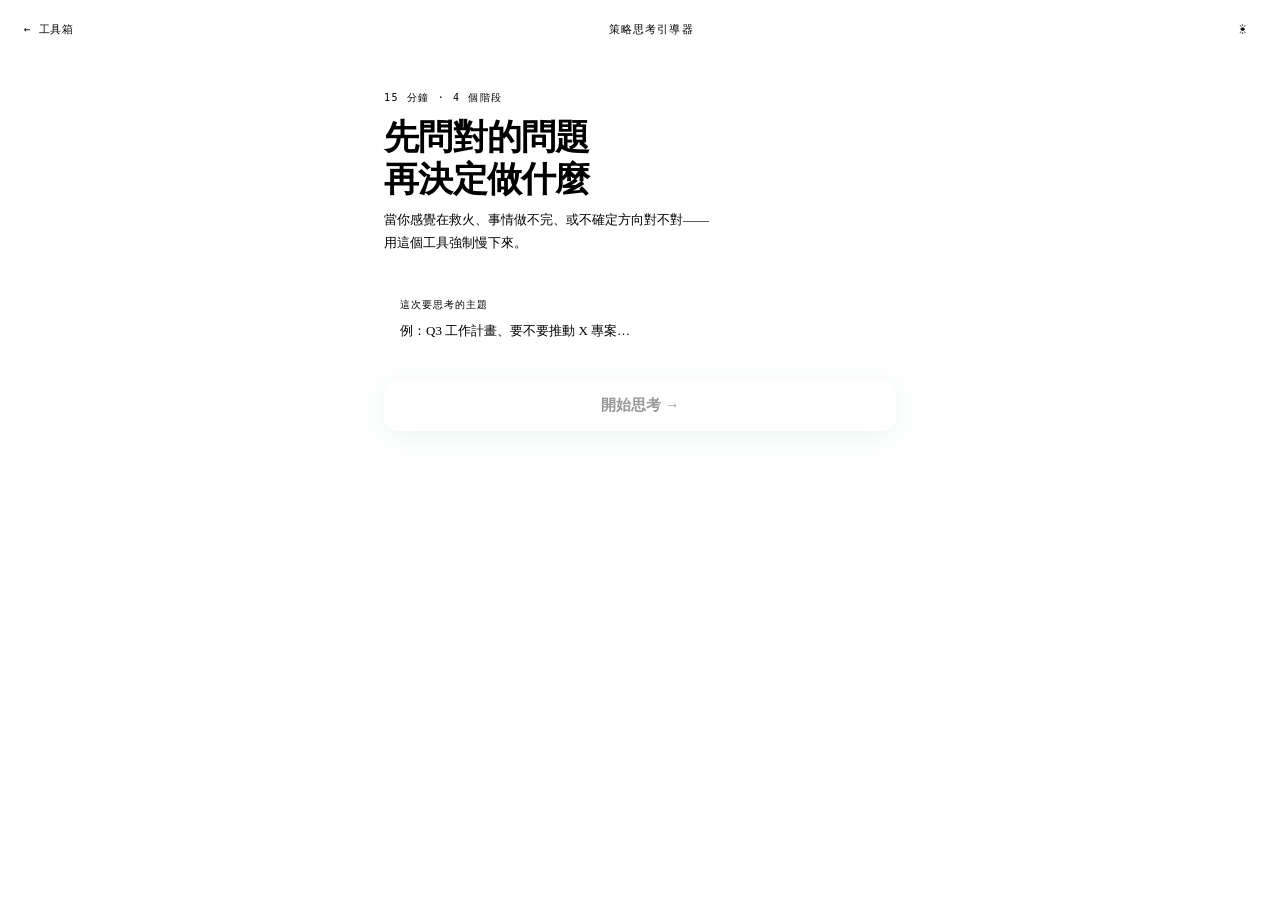
==== strategic/index.html @ 496961a7 "index.html" ====
<!DOCTYPE html>
<html lang="zh-TW" data-theme="dark">
<head>
<meta charset="UTF-8">
<meta http-equiv="Content-Security-Policy" content="default-src 'self'; script-src 'self' 'unsafe-inline' https://www.googletagmanager.com; style-src 'self' 'unsafe-inline' https://fonts.googleapis.com; font-src https://fonts.gstatic.com; connect-src 'self'; img-src 'self' data:; worker-src 'self'">
<meta name="viewport" content="width=device-width, initial-scale=1.0">
<title>策略思考引導器 · 謙謙爸工具箱</title>
<meta name="description" content="15 分鐘策略思考引導器：先問對的問題，再決定做什麼">
<meta name="mobile-web-app-capable" content="yes">
<meta name="apple-mobile-web-app-capable" content="yes">
<meta name="apple-mobile-web-app-status-bar-style" content="black-translucent">
<meta name="apple-mobile-web-app-title" content="策略思考">
<meta name="theme-color" content="#0e0d0b">
<link rel="preconnect" href="https://fonts.googleapis.com">
<link href="https://fonts.googleapis.com/css2?family=DM+Serif+Display:ital@0;1&family=DM+Mono:wght@400;500&family=Noto+Serif+TC:wght@400;600&display=swap" rel="stylesheet">
<link rel="stylesheet" href="https://raw.githubusercontent.com/mbindividual-dad-of-Ken/toolbox/main/theme.css">
<style>
*, *::before, *::after { box-sizing: border-box; margin: 0; padding: 0; }

  body {
    background: var(--bg);
    color: var(--text);
    font-family: 'Noto Serif TC', serif;
    min-height: 100vh;
    padding-bottom: 4rem;
    transition: background 0.3s, color 0.3s;
  }

  /* TOPBAR */
  .topbar {
    display: flex;
    align-items: center;
    justify-content: space-between;
    padding: 1rem 1.5rem;
    border-bottom: 1px solid var(--border);
    position: sticky;
    top: 0;
    background: var(--bg);
    z-index: 10;
    backdrop-filter: blur(12px);
  }

  .back-link {
    font-family: 'DM Mono', monospace;
    font-size: 11px;
    letter-spacing: 0.06em;
    color: var(--muted);
    text-decoration: none;
    display: flex;
    align-items: center;
    gap: 5px;
    transition: color 0.2s;
  }
  .back-link:hover { color: var(--teal); }

  .topbar-title {
    font-family: 'DM Mono', monospace;
    font-size: 11px;
    letter-spacing: 0.1em;
    color: var(--muted2);
    text-transform: uppercase;
  }

  .theme-btn {
    background: var(--surface2);
    border: 1px solid var(--border2);
    border-radius: 8px;
    padding: 6px 10px;
    cursor: pointer;
    font-size: 13px;
    color: var(--muted);
    transition: all 0.2s;
  }
  .theme-btn:hover { color: var(--text); }

  /* MAIN */
  main {
    max-width: 560px;
    margin: 0 auto;
    padding: 2rem 1.5rem 0;
  }

  /* SETUP SCREEN */
  #setupScreen { animation: fadeUp 0.4s var(--ease) both; }

  .setup-eyebrow {
    font-family: 'DM Mono', monospace;
    font-size: 10px;
    letter-spacing: 0.16em;
    text-transform: uppercase;
    color: var(--teal);
    margin-bottom: 0.75rem;
  }

  .setup-title {
    font-family: 'DM Serif Display', serif;
    font-size: clamp(1.7rem, 5vw, 2.2rem);
    line-height: 1.2;
    color: var(--text);
    margin-bottom: 0.5rem;
    letter-spacing: -0.02em;
  }

  .setup-sub {
    font-size: 13px;
    color: var(--muted);
    line-height: 1.7;
    margin-bottom: 2rem;
  }

  .setup-field {
    background: var(--surface);
    border: 1px solid var(--border);
    border-radius: 14px;
    overflow: hidden;
    margin-bottom: 1rem;
    transition: border-color 0.2s;
  }
  .setup-field:focus-within { border-color: var(--teal-dim); }

  .setup-field label {
    display: block;
    font-family: 'DM Mono', monospace;
    font-size: 10px;
    font-weight: 500;
    letter-spacing: 0.1em;
    text-transform: uppercase;
    color: var(--teal);
    padding: 12px 16px 4px;
  }

  .setup-field input, .setup-field textarea {
    width: 100%;
    background: transparent;
    border: none;
    outline: none;
    padding: 4px 16px 14px;
    font-size: 14px;
    font-family: 'Noto Serif TC', serif;
    color: var(--text);
    line-height: 1.6;
    resize: none;
  }
  .setup-field input::placeholder, .setup-field textarea::placeholder { color: var(--muted2); font-size: 13px; }

  .start-btn {
    width: 100%;
    padding: 16px;
    background: linear-gradient(180deg, #62cfae, var(--teal));
    border: none;
    border-radius: 14px;
    color: var(--on-accent);
    font-size: 15px;
    font-weight: 600;
    font-family: 'Noto Serif TC', serif;
    cursor: pointer;
    box-shadow: 0 6px 24px rgba(84,194,162,0.3);
    transition: all 0.2s var(--ease);
    margin-top: 0.5rem;
  }
  .start-btn:hover { filter: brightness(1.06); transform: translateY(-1px); }
  .start-btn:active { transform: translateY(0) scale(0.98); }
  .start-btn:disabled { opacity: 0.4; cursor: not-allowed; transform: none; filter: none; }

  /* TIMELINE */
  #appScreen { display: none; animation: fadeUp 0.4s var(--ease) both; }

  .timeline {
    display: flex;
    gap: 5px;
    margin-bottom: 1.75rem;
  }

  .tl-seg {
    flex: 1;
    height: 4px;
    border-radius: 3px;
    background: var(--surface2);
    position: relative;
    cursor: pointer;
    transition: transform 0.2s var(--ease);
  }
  .tl-seg:hover { transform: scaleY(1.6); }
  .tl-seg::after {
    content: '';
    position: absolute;
    inset: 0;
    border-radius: 3px;
    transform-origin: left;
    transform: scaleX(0);
    transition: transform 0.5s var(--ease);
  }
  .tl-seg[data-i="0"]::after { background: var(--phase-0); box-shadow: 0 0 6px var(--phase-0); }
  .tl-seg[data-i="1"]::after { background: var(--phase-1); box-shadow: 0 0 6px var(--phase-1); }
  .tl-seg[data-i="2"]::after { background: var(--phase-2); box-shadow: 0 0 6px var(--phase-2); }
  .tl-seg[data-i="3"]::after { background: var(--phase-3); box-shadow: 0 0 6px var(--phase-3); }
  .tl-seg.done::after { transform: scaleX(1); }

  /* ARC TIMER */
  .arc-wrap {
    background: linear-gradient(180deg, var(--surface-hi), var(--surface));
    border: 1px solid var(--border);
    border-radius: 18px;
    padding: 20px 22px;
    margin-bottom: 14px;
    display: flex;
    align-items: center;
    gap: 18px;
    position: relative;
    overflow: hidden;
    box-shadow: var(--shadow-sm);
    transition: border-color 0.4s var(--ease), box-shadow 0.4s var(--ease);
  }

  .arc-wrap::before {
    content: '';
    position: absolute;
    inset: 0;
    background: radial-gradient(80% 120% at 12% 0%, var(--phase-tint, rgba(84,194,162,0.07)), transparent 60%);
    pointer-events: none;
    transition: background 0.5s;
  }

  .arc-svg { flex-shrink: 0; filter: drop-shadow(0 0 8px var(--phase-tint, rgba(84,194,162,0.2))); }

  .arc-info { flex: 1; position: relative; z-index: 1; }
  .arc-label { font-family: 'DM Mono', monospace; font-size: 10px; text-transform: uppercase; letter-spacing: 0.14em; color: var(--muted2); margin-bottom: 4px; }
  .arc-time { font-family: 'DM Serif Display', serif; font-size: 2.6rem; color: var(--amber); letter-spacing: -0.03em; line-height: 1; font-variant-numeric: tabular-nums; transition: color 0.4s; }
  .arc-time.warning { color: var(--red); animation: warnPulse 1s ease-in-out infinite; }
  .arc-phase-name { font-size: 13px; color: var(--text); margin-top: 6px; }
  .arc-phase-sub { font-size: 11px; color: var(--muted); margin-top: 2px; line-height: 1.4; }

  @keyframes warnPulse { 0%,100% { opacity:1; } 50% { opacity:0.55; } }

  .timer-ctrl { display: flex; gap: 8px; margin-top: 12px; flex-wrap: wrap; }

  .ctrl-btn {
    padding: 8px 14px;
    border-radius: 9px;
    border: 1px solid var(--border2);
    background: var(--surface2);
    color: var(--text);
    font-size: 12px;
    font-family: inherit;
    cursor: pointer;
    transition: all 0.18s var(--ease);
  }
  .ctrl-btn:hover { background: var(--surface-hi); transform: translateY(-1px); }
  .ctrl-btn.primary { background: var(--phase-color, var(--teal)); border-color: transparent; color: var(--on-accent); font-weight: 500; }
  .ctrl-btn.primary:hover { filter: brightness(1.08); }

  /* PHASE CARDS */
  .phases { display: flex; flex-direction: column; gap: 11px; }

  .phase-card {
    background: linear-gradient(180deg, var(--surface-hi), var(--surface));
    border: 1px solid var(--border);
    border-radius: 16px;
    overflow: hidden;
    box-shadow: var(--shadow-sm);
    transition: border-color 0.35s var(--ease), box-shadow 0.35s var(--ease), transform 0.35s var(--ease), opacity 0.35s;
  }
  .phase-card.active {
    border-color: var(--phase-color, var(--teal));
    box-shadow: 0 0 0 1px var(--phase-color, var(--teal)), 0 14px 40px var(--phase-glow, rgba(84,194,162,0.12)), inset 0 1px 0 rgba(255,255,255,0.04);
    transform: translateY(-1px);
  }
  .phase-card.done { opacity: 0.5; }
  .phase-card.done:hover { opacity: 0.85; }

  .phase-head {
    display: flex; align-items: center; gap: 12px;
    padding: 14px 16px; cursor: pointer; user-select: none;
  }

  .phase-badge {
    width: 32px; height: 32px; border-radius: 9px;
    background: var(--surface2);
    display: flex; align-items: center; justify-content: center;
    font-size: 12px; color: var(--muted); flex-shrink: 0;
    font-family: 'DM Mono', monospace;
    transition: all 0.35s var(--ease-spring);
  }
  .phase-card.active .phase-badge { background: var(--phase-color); color: var(--on-accent); box-shadow: 0 4px 12px var(--phase-glow); transform: scale(1.05); }
  .phase-card.done .phase-badge { background: rgba(84,194,162,0.15); color: var(--teal); }

  .phase-head-info { flex: 1; min-width: 0; }
  .phase-head-title { font-size: 14px; color: var(--text); font-weight: 500; }
  .phase-head-sub { font-size: 11px; color: var(--muted); margin-top: 2px; }

  .phase-mins {
    font-size: 11px; color: var(--muted2);
    font-family: 'DM Mono', monospace;
    background: var(--surface2); padding: 3px 7px; border-radius: 5px;
  }
  .phase-card.active .phase-mins { color: var(--phase-color); background: var(--phase-glow); }

  .phase-body {
    display: none; padding: 4px 16px 16px;
    border-top: 1px solid var(--border);
  }
  .phase-card.expanded .phase-body { display: block; animation: bodyIn 0.35s var(--ease); }
  @keyframes bodyIn { from { opacity:0; transform:translateY(-4px); } to { opacity:1; transform:translateY(0); } }

  /* FIELDS */
  .sfields { display: flex; flex-direction: column; gap: 10px; padding: 12px 0; }

  .sfield {
    background: var(--surface2); border: 1px solid var(--border);
    border-radius: 10px; overflow: hidden; transition: border-color 0.2s;
  }
  .sfield:focus-within { border-color: var(--phase-color, var(--teal-dim)); }

  .sfield-label {
    font-family: 'DM Mono', monospace;
    font-size: 10px; font-weight: 500; letter-spacing: 0.08em; text-transform: uppercase;
    padding: 8px 12px 0; color: var(--phase-color, var(--teal));
  }
  .sfield-hint {
    font-size: 11px; color: var(--muted);
    padding: 2px 12px 6px; line-height: 1.45;
    border-bottom: 1px solid var(--border);
  }
  .sfield-textarea {
    width: 100%; background: transparent; border: none; outline: none;
    padding: 10px 12px; font-size: 13px; font-family: 'Noto Serif TC', serif;
    color: var(--text); line-height: 1.6; resize: none; min-height: 60px;
  }
  .sfield-textarea::placeholder { color: var(--muted2); font-size: 12px; }
  .sfield-textarea:disabled { opacity: 0.4; cursor: not-allowed; }

  /* EMOTION CHECK */
  .emo-grid { display: flex; flex-wrap: wrap; gap: 7px; padding: 12px 0 4px; }
  .emo-btn {
    padding: 8px 13px; border-radius: 9px;
    background: var(--surface2); border: 1px solid var(--border);
    color: var(--muted); font-size: 12px; font-family: 'Noto Serif TC', serif;
    cursor: pointer; transition: all 0.2s var(--ease);
  }
  .emo-btn:hover { border-color: var(--border2); color: var(--text); }
  .emo-btn.selected { background: var(--phase-0); border-color: transparent; color: var(--on-accent); font-weight: 500; box-shadow: 0 4px 12px rgba(224,180,84,0.25); }

  .emo-warn {
    font-size: 12px; color: var(--red); line-height: 1.55;
    background: rgba(232,103,86,0.08); border: 1px solid rgba(232,103,86,0.2);
    border-radius: 9px; padding: 10px 13px;
    display: none; margin-top: 4px;
  }
  .emo-warn.vis { display: block; animation: bodyIn 0.3s var(--ease); }

  /* PRIORITY LIST */
  .priority-list { display: flex; flex-direction: column; gap: 7px; padding-top: 10px; }
  .priority-item {
    display: flex; align-items: flex-start; gap: 10px;
    background: var(--surface2); border: 1px solid var(--border);
    border-radius: 10px; padding: 10px 12px; transition: all 0.2s;
  }
  .priority-item.selected-item {
    border-color: var(--phase-2);
    box-shadow: 0 0 0 1px var(--phase-2), 0 4px 12px rgba(134,166,218,0.15);
  }
  .priority-item.deprioritized { opacity: 0.4; }
  .priority-item textarea {
    flex: 1; background: transparent; border: none; outline: none;
    font-size: 13px; font-family: 'Noto Serif TC', serif;
    color: var(--text); resize: none; min-height: 22px; line-height: 1.5;
  }
  .priority-item textarea::placeholder { color: var(--muted2); font-size: 12px; }
  .priority-pick {
    flex-shrink: 0; width: 22px; height: 22px; border-radius: 6px;
    background: var(--surface); border: 1px solid var(--border2);
    cursor: pointer; display: flex; align-items: center; justify-content: center;
    font-size: 10px; color: var(--muted2); transition: all 0.2s;
    margin-top: 1px;
  }
  .priority-pick:hover { border-color: var(--phase-2); color: var(--phase-2); }
  .selected-item .priority-pick { background: var(--phase-2); border-color: transparent; color: var(--on-accent); }

  .priority-hint { font-size: 11px; color: var(--muted); line-height: 1.55; padding-top: 4px; }

  /* NEXT BTN */
  .phase-next {
    width: 100%; padding: 13px;
    background: var(--phase-color, var(--teal)); border: none; border-radius: 10px;
    color: var(--on-accent); font-size: 13px; font-weight: 500;
    font-family: 'Noto Serif TC', serif;
    cursor: pointer; margin-top: 12px;
    box-shadow: 0 4px 14px var(--phase-glow, rgba(84,194,162,0.25));
    transition: all 0.2s var(--ease);
  }
  .phase-next:hover { filter: brightness(1.07); transform: translateY(-1px); }
  .phase-next:disabled { opacity: 0.35; cursor: not-allowed; transform: none; filter: none; }

  /* SUMMARY */
  #summaryScreen {
    display: none;
    animation: fadeUp 0.45s var(--ease) both;
  }

  .summary-hero {
    text-align: center; padding: 2rem 0 1.5rem;
  }

  .summary-check {
    width: 56px; height: 56px; border-radius: 50%;
    background: linear-gradient(180deg, #62cfae, var(--teal));
    display: flex; align-items: center; justify-content: center;
    font-size: 22px; margin: 0 auto 1rem;
    box-shadow: 0 8px 24px rgba(84,194,162,0.35);
    animation: popIn 0.5s var(--ease-spring) both;
  }

  .summary-title {
    font-family: 'DM Serif Display', serif;
    font-size: 1.5rem; color: var(--text); line-height: 1.3;
    margin-bottom: 0.5rem;
  }

  .summary-sub { font-size: 13px; color: var(--muted); line-height: 1.6; }

  .summary-card {
    background: linear-gradient(180deg, var(--surface-hi), var(--surface));
    border: 1px solid var(--border); border-radius: 16px;
    padding: 18px 20px; margin-bottom: 12px;
  }

  .summary-card-label {
    font-family: 'DM Mono', monospace; font-size: 10px;
    letter-spacing: 0.1em; text-transform: uppercase;
    color: var(--teal); margin-bottom: 8px;
  }

  .summary-card-content {
    font-size: 13px; color: var(--text); line-height: 1.7;
    white-space: pre-wrap;
  }

  .summary-btns { display: flex; gap: 10px; margin-top: 1.5rem; flex-wrap: wrap; }

  .copy-btn {
    flex: 1; padding: 13px;
    background: linear-gradient(180deg, #62cfae, var(--teal));
    border: none; border-radius: 11px;
    color: var(--on-accent); font-size: 13px; font-weight: 500;
    font-family: inherit; cursor: pointer;
    box-shadow: 0 6px 20px rgba(84,194,162,0.3);
    transition: all 0.2s var(--ease);
  }
  .copy-btn:hover { filter: brightness(1.05); transform: translateY(-1px); }

  .restart-btn {
    flex: 1; padding: 13px;
    background: var(--surface2); border: 1px solid var(--border2);
    border-radius: 11px; color: var(--muted); font-size: 13px;
    font-family: inherit; cursor: pointer; transition: all 0.2s;
  }
  .restart-btn:hover { color: var(--text); }

  @keyframes fadeUp { from { opacity:0; transform:translateY(10px); } to { opacity:1; transform:translateY(0); } }
  @keyframes popIn { from { opacity:0; transform:scale(0.8); } to { opacity:1; transform:scale(1); } }

  @media (max-width: 480px) {
    main { padding: 1.5rem 1.25rem 0; }
    .arc-time { font-size: 2rem; }
  }

  @media (prefers-reduced-motion: reduce) {
    *, *::before, *::after { animation-duration: 0.001ms !important; transition-duration: 0.001ms !important; }
  }
</style>
</head>
<body>

<div class="topbar">
  <a class="back-link" href="../">← 工具箱</a>
  <span class="topbar-title">策略思考引導器</span>
  <button class="theme-btn" id="themeBtn">☀︎</button>
</div>

<main>

<!-- SETUP -->
<div id="setupScreen">
  <p class="setup-eyebrow">15 分鐘 · 4 個階段</p>
  <h1 class="setup-title">先問對的問題<br>再決定做什麼</h1>
  <p class="setup-sub">當你感覺在救火、事情做不完、或不確定方向對不對——<br>用這個工具強制慢下來。</p>

  <div class="setup-field">
    <label for="topicInput">這次要思考的主題</label>
    <input id="topicInput" type="text" placeholder="例：Q3 工作計畫、要不要推動 X 專案…" id="topicInput">
  </div>

  <button class="start-btn" id="startBtn" id="startBtn" disabled>開始思考 →</button>
</div>

<!-- APP -->
<div id="appScreen">

  <div class="timeline" id="timeline"></div>

  <div class="arc-wrap" id="arcWrap">
    <svg class="arc-svg" width="56" height="56" viewBox="0 0 56 56">
      <circle cx="28" cy="28" r="22" fill="none" stroke="var(--surface2)" stroke-width="4"/>
      <circle id="arcCircle" cx="28" cy="28" r="22" fill="none"
        stroke="var(--teal)" stroke-width="4" stroke-linecap="round"
        stroke-dasharray="138.2" stroke-dashoffset="138.2"
        transform="rotate(-90 28 28)"
        style="transition: stroke-dashoffset 1s linear, stroke 0.4s;"/>
    </svg>
    <div class="arc-info">
      <div class="arc-label">剩餘時間</div>
      <div class="arc-time" id="arcTime">—</div>
      <div class="arc-phase-name" id="arcPhaseName">—</div>
      <div class="arc-phase-sub" id="arcPhaseSub"></div>
    </div>
  </div>

  <div class="timer-ctrl">
    <button class="ctrl-btn primary" id="timerBtn" id="timerBtn">▶ 開始計時</button>
    <button class="ctrl-btn" id="resetBtn">↺ 重設</button>
  </div>

  <div style="height:1.25rem"></div>
  <div class="phases" id="phases"></div>

</div>

<!-- SUMMARY -->
<div id="summaryScreen">
  <div class="summary-hero">
    <div class="summary-check">✓</div>
    <div class="summary-title" id="summaryTitle">思考完成</div>
    <div class="summary-sub">以下是本次的策略快照，複製後貼入 Obsidian。</div>
  </div>

  <div id="summaryCards"></div>

  <div class="summary-btns">
    <button class="copy-btn" id="copyBtn">複製 Markdown ↗</button>
    <button class="restart-btn" id="restartBtn">開始新一輪</button>
  </div>
  <div style="height:2rem"></div>
</div>

</main>

<script src="https://raw.githubusercontent.com/mbindividual-dad-of-Ken/toolbox/main/toolbox-utils.js"></script>
<script>
  /* ════════════════ 簽名保護區 ── 任何版本迭代必須原樣保留本區塊 ⚠️
   SIG.a = 作者署名（Base64，執行期由 sigA() 解碼）
   SIG.d = 作品 DNA 碼　SIG.v = 目前版本
   sigK() = 署名校驗雜湊【演算法已凍結，永不可更改：
            h = h*31 + charCode，無號 32 位元，輸出 36 進位】
   版權所有 © 2026 謙謙爸 (Jerry). All Rights Reserved.
   ════════════════════════════════════════════════════════ */
  var SIG={a:'6KyZ6KyZ54i4',d:'Strategic-Thinking-2026',v:'1.0'};
  function sigA(){try{return decodeURIComponent(escape(atob(SIG.a)));}catch(err){return '';}}
  function sigK(s){var h=0;for(var i=0;i<s.length;i++){h=(h*31+s.charCodeAt(i))>>>0;}return h.toString(36);}
  var APP_AUTHOR=sigA();
  /* ════════════════ 簽名保護區結束 ════════════════ */


// ── DATA ──────────────────────────────────────────────────
const PHASES = [
  {
    title: '情緒 Check-in',
    sub: '現在的狀態適合策略思考嗎？',
    mins: 2,
    color: '#e0b454',
    glow: 'rgba(224,180,84,0.15)',
    type: 'emotion'
  },
  {
    title: 'Zoom Out 三問',
    sub: '先確認問題，再決定方向',
    mins: 5,
    color: '#54c2a2',
    glow: 'rgba(84,194,162,0.15)',
    type: 'zoomout',
    fields: [
      { key: 'q1', label: '解決什麼問題？', hint: '描述現象背後的真正痛點，而非表面症狀', placeholder: '例：不是「事情太多」，而是「沒有判斷優先序的機制」' },
      { key: 'q2', label: '為誰？', hint: '最終受益的人是誰？利害關係人有哪些？', placeholder: '例：自己、團隊、服務對象…' },
      { key: 'q3', label: '為何是現在？', hint: '什麼條件讓這件事現在值得處理？', placeholder: '例：截止日、機會窗口、資源到位…' }
    ]
  },
  {
    title: '無情取捨',
    sub: '只能選一個「最能移動指針」的行動',
    mins: 5,
    color: '#86a6da',
    glow: 'rgba(134,166,218,0.15)',
    type: 'priority'
  },
  {
    title: '一句話策略',
    sub: '可以重複說、讓人記住的那句話',
    mins: 3,
    color: '#b988dc',
    glow: 'rgba(185,136,220,0.15)',
    type: 'sentence',
    fields: [
      { key: 'strategy', label: '一句話策略', hint: '格式：我們要為 [誰] 做 [什麼]，讓 [什麼結果] 發生', placeholder: '例：我們要為忙碌的自己設計一個強制慢下來的儀式，讓思考品質不被緊急事務吞噬' }
    ]
  }
];

const EMOTIONS = [
  { label: '😌 清醒專注', val: 'ok' },
  { label: '🌿 平靜沉著', val: 'ok' },
  { label: '😶 有點茫', val: 'warn', msg: '💡 茫然時策略思考反而有幫助——帶著問題走完流程，通常能找到方向。繼續吧。' },
  { label: '😰 焦慮緊繃', val: 'bad', msg: '⚠️ 焦慮狀態下容易高估風險、把症狀當問題。建議先做 5 分鐘深呼吸或散步，再回來。' },
  { label: '🔥 衝動激動', val: 'bad', msg: '⚠️ 衝動時容易跳到戰術，跳過問題定義。建議稍作冷靜後再繼續——這個工具需要你的理性腦。' },
  { label: '😴 疲憊耗竭', val: 'bad', msg: '⚠️ 疲憊時大腦傾向最熟悉的選項，不是最好的選項。休息後再來，效果會更好。' }
];

// ── STATE ─────────────────────────────────────────────────
let topic = '';
let currentPhase = 0;
let notes = {};         // { phaseIndex: { key: value } }
let priorityItems = []; // ['', '', '', '', '']
let selectedPriority = -1;
let selectedEmo = null;
let _timer = null;
let timerSec = 0;
let timerTotal = 0;

// ── SETUP ─────────────────────────────────────────────────
function checkSetup() {
  const v = document.getElementById('topicInput').value.trim();
  document.getElementById('startBtn').disabled = v.length === 0;
}

function startApp() {
  topic = document.getElementById('topicInput').value.trim();
  priorityItems = ['', '', '', '', ''];
  notes = {};
  selectedPriority = -1;
  selectedEmo = null;
  currentPhase = 0;

  document.getElementById('setupScreen').style.display = 'none';
  const app = document.getElementById('appScreen');
  app.style.display = 'block';

  buildTimeline();
  buildPhases();
  setPhase(0);
}

// ── TIMELINE ──────────────────────────────────────────────
function buildTimeline() {
  const tl = document.getElementById('timeline');
  tl.innerHTML = PHASES.map((p, i) => `<div class="tl-seg" data-i="${i}" data-jump="${i}" title="${p.title}"></div>`).join('');
}

function markTimelineDone(i) {
  document.querySelector(`.tl-seg[data-i="${i}"]`).classList.add('done');
}

// ── PHASES BUILD ──────────────────────────────────────────
function buildPhases() {
  const container = document.getElementById('phases');
  container.innerHTML = PHASES.map((p, i) => `
    <div class="phase-card" id="pc${i}" style="--phase-color:${p.color};--phase-glow:${p.glow}">
      <div class="phase-head" data-expand="${i}">
        <div class="phase-badge">${i+1}</div>
        <div class="phase-head-info">
          <div class="phase-head-title">${p.title}</div>
          <div class="phase-head-sub">${p.sub}</div>
        </div>
        <div class="phase-mins">${p.mins}m</div>
      </div>
      <div class="phase-body" id="pb${i}">
        ${buildPhaseBody(p, i)}
        <button class="phase-next" id="pnext${i}" data-next="${i}" disabled>
          ${i < PHASES.length - 1 ? '完成，進下一階段 →' : '完成思考，查看結果 ✓'}
        </button>
      </div>
    </div>
  `).join('');

  // init priority items
  renderPriorityItems();
}

function buildPhaseBody(p, i) {
  if (p.type === 'emotion') {
    return `
      <div class="emo-grid">
        ${EMOTIONS.map(e => `<button class="emo-btn" data-val="${e.val}" data-msg="${e.msg||''}">${e.label}</button>`).join('')}
      </div>
      <div class="emo-warn" id="emoWarn"></div>
    `;
  }
  if (p.type === 'priority') {
    return `
      <p class="priority-hint" style="padding:12px 0 4px">列出手上 3–5 個待辦或選項，然後挑出最能移動指針的那一個。其他暫緩。</p>
      <div class="priority-list" id="priorityList"></div>
    `;
  }
  if (p.fields) {
    return `<div class="sfields">${p.fields.map(f => `
      <div class="sfield">
        <div class="sfield-label">${f.label}</div>
        <div class="sfield-hint">${f.hint}</div>
        <textarea class="sfield-textarea" rows="2"
          placeholder="${f.placeholder}"
          data-phase="${i}" data-key="${f.key}"
          id="f${i}_${f.key}"></textarea>
      </div>
    `).join('')}</div>`;
  }
  return '';
}

function renderPriorityItems() {
  const list = document.getElementById('priorityList');
  if (!list) return;
  list.innerHTML = priorityItems.map((v, i) => `
    <div class="priority-item ${selectedPriority===i?'selected-item':''} ${selectedPriority>=0&&selectedPriority!==i?'deprioritized':''}" id="pi${i}">
      <textarea rows="1" placeholder="選項 ${i+1}…"
        data-pidx="${i}"
        class="priority-ta"
      >${v}</textarea>
      <div class="priority-pick" data-pick="${i}" title="選為最優先">
        ${selectedPriority===i ? '✓' : ''}
      </div>
    </div>
  `).join('');
}

function pickPriority(i) {
  selectedPriority = selectedPriority === i ? -1 : i;
  renderPriorityItems();
  checkNext(2);
}

// ── PHASE LOGIC ───────────────────────────────────────────
function setPhase(i) {
  currentPhase = i;
  const p = PHASES[i];

  // update arc
  document.getElementById('arcPhaseName').textContent = `階段 ${i+1}：${p.title}`;
  document.getElementById('arcPhaseSub').textContent = p.sub;
  document.getElementById('arcWrap').style.setProperty('--phase-tint', p.glow);
  document.getElementById('arcCircle').style.stroke = p.color;
  document.getElementById('arcWrap').style.setProperty('--phase-color', p.color);

  // reset timer
  clearTimer();
  timerTotal = p.mins * 60;
  timerSec = timerTotal;
  renderTimer();

  // update cards
  document.querySelectorAll('.phase-card').forEach((c, j) => {
    c.classList.toggle('active', j === i);
    c.classList.toggle('expanded', j === i);
  });

  // scroll
  setTimeout(() => {
    document.getElementById(`pc${i}`)?.scrollIntoView({ behavior: 'smooth', block: 'nearest' });
  }, 100);

  checkNext(i);
}

function toggleExpand(i) {
  const card = document.getElementById(`pc${i}`);
  card.classList.toggle('expanded');
}

function jumpTo(i) {
  if (i <= currentPhase) setPhase(i);
}

function nextPhase(i) {
  markTimelineDone(i);
  document.getElementById(`pc${i}`).classList.add('done');
  clearTimer();

  if (i < PHASES.length - 1) {
    setPhase(i + 1);
  } else {
    showSummary();
  }
}

// ── NOTES ─────────────────────────────────────────────────
function saveNote(phaseIdx, key, val) {
  if (!notes[phaseIdx]) notes[phaseIdx] = {};
  notes[phaseIdx][key] = val;
}

function checkNext(i) {
  const btn = document.getElementById(`pnext${i}`);
  if (!btn) return;
  const p = PHASES[i];

  let ok = false;
  if (p.type === 'emotion') ok = selectedEmo !== null;
  else if (p.type === 'priority') ok = selectedPriority >= 0 && priorityItems[selectedPriority]?.trim().length > 0;
  else if (p.fields) ok = p.fields.every(f => (notes[i]?.[f.key] || '').trim().length > 0);
  else ok = true;

  btn.disabled = !ok;
}

function selectEmo(btn, val, msg) {
  document.querySelectorAll('.emo-btn').forEach(b => b.classList.remove('selected'));
  btn.classList.add('selected');
  selectedEmo = val;

  const warn = document.getElementById('emoWarn');
  if (msg && val !== 'ok') {
    warn.textContent = msg;
    warn.className = 'emo-warn vis';
  } else {
    warn.className = 'emo-warn';
  }
  checkNext(0);
}

// ── TIMER ─────────────────────────────────────────────────
function toggleTimer() {
  if (_timer && _timer.isRunning()) pauseTimer(); else startTimer();
}

function startTimer() {
  if (!_timer) {
    _timer = TbxTimer({
      onTick: (s, t) => { timerSec = s; timerTotal = t; renderTimer(); },
      onEnd: () => { document.getElementById('arcTime').textContent = '00:00'; clearTimer(); }
    });
  }
  if (timerSec <= 0) timerSec = PHASES[currentPhase].mins * 60;
  _timer.start(timerSec);
  document.getElementById('timerBtn').textContent = '⏸ 暫停';
}

function pauseTimer() {
  if (_timer) _timer.pause();
  document.getElementById('timerBtn').textContent = '▶ 繼續';
}

function resetTimer() {
  clearTimer();
  timerSec = PHASES[currentPhase].mins * 60;
  timerTotal = timerSec;
  if (_timer) _timer.reset(timerSec);
  renderTimer();
}

function clearTimer() {
  if (_timer) { _timer.stop(); _timer = null; }
  document.getElementById('timerBtn').textContent = '▶ 開始計時';
}

function renderTimer() {
  const m = Math.floor(timerSec / 60).toString().padStart(2, '0');
  const s = (timerSec % 60).toString().padStart(2, '0');
  const el = document.getElementById('arcTime');
  el.textContent = `${m}:${s}`;
  el.classList.toggle('warning', timerSec <= 30 && timerSec > 0);

  // arc
  const pct = timerTotal > 0 ? (timerTotal - timerSec) / timerTotal : 0;
  const circ = 138.2;
  document.getElementById('arcCircle').style.strokeDashoffset = circ - pct * circ;
}

// ── SUMMARY ───────────────────────────────────────────────
function showSummary() {
  document.getElementById('appScreen').style.display = 'none';
  const s = document.getElementById('summaryScreen');
  s.style.display = 'block';

  document.getElementById('summaryTitle').textContent = `「${topic}」策略快照`;

  const cards = [];

  // emotion
  const emoLabel = EMOTIONS.find(e => e.val === selectedEmo)?.label || '';
  cards.push({ label: '出發狀態', content: emoLabel });

  // zoom out
  const z = notes[1] || {};
  if (z.q1 || z.q2 || z.q3) {
    cards.push({ label: 'Zoom Out 三問', content: [
      z.q1 ? `問題：${z.q1}` : '',
      z.q2 ? `為誰：${z.q2}` : '',
      z.q3 ? `為何現在：${z.q3}` : ''
    ].filter(Boolean).join('\n') });
  }

  // priority
  if (selectedPriority >= 0 && priorityItems[selectedPriority]) {
    const all = priorityItems.filter(v => v.trim());
    cards.push({ label: '最優先行動', content: `✦ ${priorityItems[selectedPriority]}\n\n暫緩：${all.filter((_, i) => i !== selectedPriority).filter(v=>v).map(v=>`· ${v}`).join('  ')}` });
  }

  // sentence
  const sent = notes[3]?.strategy;
  if (sent) cards.push({ label: '一句話策略', content: sent });

  document.getElementById('summaryCards').innerHTML = cards.map(c => `
    <div class="summary-card">
      <div class="summary-card-label">${c.label}</div>
      <div class="summary-card-content">${c.content}</div>
    </div>
  `).join('');
}

function buildMarkdown() {
  const now = new Date().toISOString().slice(0, 10);
  const emoLabel = EMOTIONS.find(e => e.val === selectedEmo)?.label || '';
  const z = notes[1] || {};
  const sent = notes[3]?.strategy || '';
  const topItem = selectedPriority >= 0 ? priorityItems[selectedPriority] : '';
  const restItems = priorityItems.filter((v, i) => v.trim() && i !== selectedPriority).map(v => `- 暫緩：${v}`).join('\n');

  return `---
title: "策略快照：${topic}"
date: ${now}
type: strategy-snapshot
tags:
  - 策略思考
  - 工具輸出
---

# 策略快照：${topic}

**出發狀態**：${emoLabel}

## Zoom Out 三問
- **問題**：${z.q1 || '（未填）'}
- **為誰**：${z.q2 || '（未填）'}
- **為何現在**：${z.q3 || '（未填）'}

## 最優先行動
✦ ${topItem || '（未選）'}

${restItems}

## 一句話策略
> ${sent || '（未填）'}

---
*由謙謙爸策略思考引導器產出 · ${now}*
`;
}

function copyMarkdown() {
  const md = buildMarkdown();
  navigator.clipboard.writeText(md).then(() => {
    const btn = document.querySelector('.copy-btn');
    btn.textContent = '已複製 ✓';
    setTimeout(() => btn.textContent = '複製 Markdown ↗', 2000);
  });
}

function restart() {
  document.getElementById('summaryScreen').style.display = 'none';
  document.getElementById('setupScreen').style.display = 'block';
  document.getElementById('topicInput').value = '';
  document.getElementById('startBtn').disabled = true;
}

// ── THEME ─────────────────────────────────────────────────
function toggleTheme() { TbxTheme.toggle(); }

TbxTheme.restore();

// ── EVENT LISTENERS（替代所有 inline handlers）──────────────
document.addEventListener('DOMContentLoaded', () => {

  // 靜態元素
  document.getElementById('themeBtn').addEventListener('click', toggleTheme);
  document.getElementById('topicInput').addEventListener('input', checkSetup);
  document.getElementById('startBtn').addEventListener('click', startApp);
  document.getElementById('timerBtn').addEventListener('click', toggleTimer);
  document.getElementById('resetBtn').addEventListener('click', resetTimer);
  document.getElementById('copyBtn').addEventListener('click', copyMarkdown);
  document.getElementById('restartBtn').addEventListener('click', restart);

  // 事件委派：timeline jump
  document.getElementById('timeline').addEventListener('click', e => {
    const seg = e.target.closest('[data-jump]');
    if (seg) jumpTo(parseInt(seg.dataset.jump));
  });

  // 事件委派：phase head expand / next
  document.getElementById('phases').addEventListener('click', e => {
    const expand = e.target.closest('[data-expand]');
    if (expand) { toggleExpand(parseInt(expand.dataset.expand)); return; }
    const next = e.target.closest('[data-next]');
    if (next) { nextPhase(parseInt(next.dataset.next)); return; }
    const pick = e.target.closest('[data-pick]');
    if (pick) { pickPriority(parseInt(pick.dataset.pick)); return; }
    const emo = e.target.closest('[data-val]');
    if (emo) { selectEmo(emo, emo.dataset.val, emo.dataset.msg); return; }
  });

  // 事件委派：phase 文字輸入（sfield-textarea）
  document.getElementById('phases').addEventListener('input', e => {
    const sf = e.target.closest('[data-phase][data-key]');
    if (sf) {
      saveNote(parseInt(sf.dataset.phase), sf.dataset.key, sf.value);
      checkNext(parseInt(sf.dataset.phase));
      return;
    }
    const pi = e.target.closest('[data-pidx]');
    if (pi) {
      priorityItems[parseInt(pi.dataset.pidx)] = pi.value;
      checkNext(2);
      return;
    }
  });

  // priority textarea focus（自動展開高度）
  document.getElementById('phases').addEventListener('focusin', e => {
    if (e.target.classList.contains('priority-ta')) {
      e.target.style.minHeight = '22px';
    }
  });

});
</script>
</body>
</html>
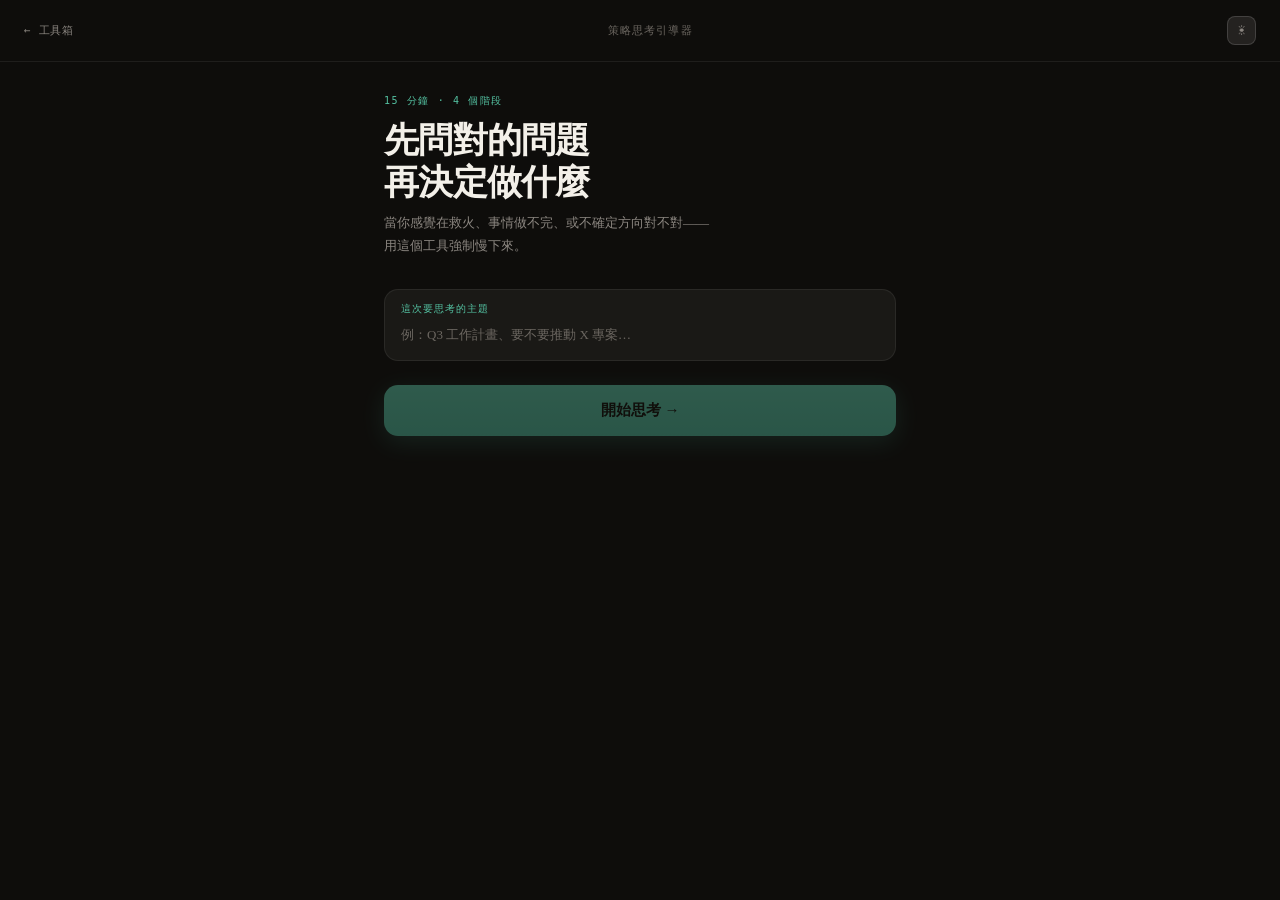
==== commit 8a9bf660: "Add files via upload" ====
--- a/strategic/index.html
+++ b/strategic/index.html
@@ -13,8 +13,92 @@
 <meta name="theme-color" content="#0e0d0b">
 <link rel="preconnect" href="https://fonts.googleapis.com">
 <link href="https://fonts.googleapis.com/css2?family=DM+Serif+Display:ital@0;1&family=DM+Mono:wght@400;500&family=Noto+Serif+TC:wght@400;600&display=swap" rel="stylesheet">
-<link rel="stylesheet" href="https://raw.githubusercontent.com/mbindividual-dad-of-Ken/toolbox/main/theme.css">
 <style>
+/* === theme.css inline === */
+/* ════════════════════════════════════════════════
+   謙謙爸工具箱 — 共用主題系統
+   所有工具引用此檔案，勿直接修改個別工具的 CSS variables
+   ════════════════════════════════════════════════ */
+
+:root {
+  --phase-0: #e0b454;
+  --phase-1: #cf8a48;
+  --phase-2: #54c2a2;
+  --phase-3: #86a6da;
+  --phase-4: #b988dc;
+  --ease: cubic-bezier(0.22, 1, 0.36, 1);
+  --ease-spring: cubic-bezier(0.34, 1.56, 0.64, 1);
+}
+
+:root, [data-theme="dark"] {
+    --bg: #0e0d0b;
+    --bg2: #14120f;
+    --surface: #1a1916;
+    --surface-hi: #201e1a;
+    --surface2: #242220;
+    --border: rgba(255,255,255,0.07);
+    --border2: rgba(255,255,255,0.14);
+    --text: #f3f0e9;
+    --muted: #8b8680;
+    --muted2: #6b6660;
+    --amber: #e0b454;
+    --amber-dim: #8a6e2a;
+    --amber-glow: rgba(224,180,84,0.15);
+    --teal: #54c2a2;
+    --teal-dim: #2a6e56;
+    --purple: #b988dc;
+    --blue: #86a6da;
+    --on-accent: #15120c;
+    --shadow-sm: 0 1px 3px rgba(0,0,0,0.25);
+    --shadow-md: 0 8px 30px rgba(0,0,0,0.35);
+    --shadow-lg: 0 20px 60px rgba(0,0,0,0.5);
+  
+    --red: #e86756;
+    --scrim: rgba(8,7,6,0.75);
+}
+
+[data-theme="light"] {
+    --bg: #f4efe3;
+    --bg2: #efe8d8;
+    --surface: #fffdf8;
+    --surface-hi: #fffefb;
+    --surface2: #f1ebdd;
+    --border: rgba(58,44,20,0.10);
+    --border2: rgba(58,44,20,0.18);
+    --text: #2c2418;
+    --muted: #7c7160;
+    --muted2: #a39884;
+    --amber: #a9761c;
+    --amber-dim: #cba656;
+    --amber-glow: rgba(169,118,28,0.14);
+    --teal: #2c8e72;
+    --teal-dim: #95c8b8;
+    --purple: #7c3fa8;
+    --blue: #3a5fa8;
+    --on-accent: #fffdf8;
+    --shadow-sm: 0 1px 3px rgba(70,52,22,0.08);
+    --shadow-md: 0 10px 30px rgba(70,52,22,0.12);
+    --shadow-lg: 0 22px 60px rgba(70,52,22,0.18);
+  
+    --red: #c0432f;
+    --scrim: rgba(238,231,216,0.75);
+}
+
+/* ── 共用元件：主題切換按鈕 ── */
+.theme-btn {
+  background: var(--surface2);
+  border: 1px solid var(--border2);
+  border-radius: 9px;
+  padding: 8px 11px;
+  cursor: pointer;
+  font-size: 14px;
+  color: var(--muted);
+  transition: all 0.2s var(--ease);
+  flex-shrink: 0;
+}
+.theme-btn:hover { color: var(--text); background: var(--surface-hi); }
+
+/* === end theme.css === */
 *, *::before, *::after { box-sizing: border-box; margin: 0; padding: 0; }
 
   body {
@@ -544,7 +628,153 @@
 
 </main>
 
-<script src="https://raw.githubusercontent.com/mbindividual-dad-of-Ken/toolbox/main/toolbox-utils.js"></script>
+<script>
+/* === toolbox-utils.js inline === */
+/* ════════════════════════════════════════════════
+   謙謙爸工具箱 — 共用工具函式庫
+   toolbox-utils.js v1.0
+   ════════════════════════════════════════════════ */
+
+// ── 主題切換 ─────────────────────────────────────
+const TbxTheme = (() => {
+  const STORAGE_KEY = 'tbx-theme';
+
+  function apply(theme) {
+    document.documentElement.setAttribute('data-theme', theme);
+    document.querySelectorAll('.theme-btn').forEach(btn => {
+      btn.textContent = theme === 'dark' ? '☀︎' : '☾';
+    });
+    // 同步 theme-color meta
+    const meta = document.getElementById('themeMetaColor');
+    if (meta) meta.content = theme === 'dark' ? '#0e0d0b' : '#f4efe3';
+  }
+
+  function toggle() {
+    const current = document.documentElement.getAttribute('data-theme') || 'dark';
+    const next = current === 'dark' ? 'light' : 'dark';
+    apply(next);
+    localStorage.setItem(STORAGE_KEY, next);
+  }
+
+  function restore() {
+    const saved = localStorage.getItem(STORAGE_KEY);
+    if (saved) apply(saved);
+  }
+
+  return { toggle, restore, apply };
+})();
+
+// ── Markdown 匯出基礎 ────────────────────────────
+const TbxMarkdown = (() => {
+  function copy(text, btnEl, doneLabel = '已複製 ✓', originalLabel = '複製 Markdown ↗') {
+    return navigator.clipboard.writeText(text).then(() => {
+      if (btnEl) {
+        btnEl.textContent = doneLabel;
+        setTimeout(() => { btnEl.textContent = originalLabel; }, 2000);
+      }
+    });
+  }
+
+  function today() {
+    return new Date().toISOString().slice(0, 10);
+  }
+
+  return { copy, today };
+})();
+
+// ── 計時器 ───────────────────────────────────────
+function TbxTimer({ onTick, onEnd } = {}) {
+  let interval = null;
+  let running = false;
+  let sec = 0;
+  let total = 0;
+
+  function start(seconds) {
+    if (seconds !== undefined) { total = seconds; sec = seconds; }
+    if (sec <= 0) return;
+    running = true;
+    interval = setInterval(() => {
+      sec--;
+      if (onTick) onTick(sec, total);
+      if (sec <= 0) {
+        stop();
+        if (onEnd) onEnd();
+      }
+    }, 1000);
+  }
+
+  function pause() {
+    running = false;
+    clearInterval(interval);
+    interval = null;
+  }
+
+  function stop() {
+    pause();
+    running = false;
+  }
+
+  function reset(seconds) {
+    stop();
+    if (seconds !== undefined) { total = seconds; sec = seconds; }
+    else sec = total;
+    if (onTick) onTick(sec, total);
+  }
+
+  function fmt() {
+    const m = Math.floor(sec / 60).toString().padStart(2, '0');
+    const s = (sec % 60).toString().padStart(2, '0');
+    return `${m}:${s}`;
+  }
+
+  function isRunning() { return running; }
+  function remaining() { return sec; }
+  function progress() { return total > 0 ? (total - sec) / total : 0; }
+
+  return { start, pause, stop, reset, fmt, isRunning, remaining, progress };
+}
+
+// ── Toast 通知 ───────────────────────────────────
+function TbxToast(message, { type = 'error', duration = 5000 } = {}) {
+  const existing = document.getElementById('tbx-toast');
+  if (existing) existing.remove();
+
+  const bg = type === 'error' ? 'var(--red, #e86756)' : 'var(--teal, #54c2a2)';
+  const toast = document.createElement('div');
+  toast.id = 'tbx-toast';
+  toast.textContent = message;
+  toast.style.cssText = [
+    'position:fixed', 'bottom:1.5rem', 'left:50%', 'transform:translateX(-50%)',
+    `background:${bg}`, 'color:#fff', 'font-size:13px',
+    'padding:10px 18px', 'border-radius:10px', 'z-index:9999',
+    'box-shadow:0 4px 16px rgba(0,0,0,0.3)', 'cursor:pointer',
+    'white-space:nowrap', 'font-family:inherit'
+  ].join(';');
+  toast.addEventListener('click', () => toast.remove());
+  document.body.appendChild(toast);
+  if (duration > 0) setTimeout(() => { if (toast.parentNode) toast.remove(); }, duration);
+  return toast;
+}
+
+// ── 錯誤邊界 ─────────────────────────────────────
+(function setupErrorBoundary() {
+  let _errSeen = {}, _errN = 0;
+  window.onerror = function(msg, src, line) {
+    try {
+      const key = String(msg).slice(0, 80) + ':' + line;
+      if (_errSeen[key] || _errN >= 3) return;
+      _errSeen[key] = 1; _errN++;
+      TbxToast('⚠ 發生錯誤，請重新整理頁面');
+    } catch(e) {}
+  };
+  window.addEventListener('unhandledrejection', () => {
+    try { TbxToast('⚠ 發生錯誤，請重新整理頁面'); } catch(e) {}
+  });
+})();
+
+/* === end toolbox-utils.js === */
+</script>
+
 <script>
   /* ════════════════ 簽名保護區 ── 任何版本迭代必須原樣保留本區塊 ⚠️
    SIG.a = 作者署名（Base64，執行期由 sigA() 解碼）
